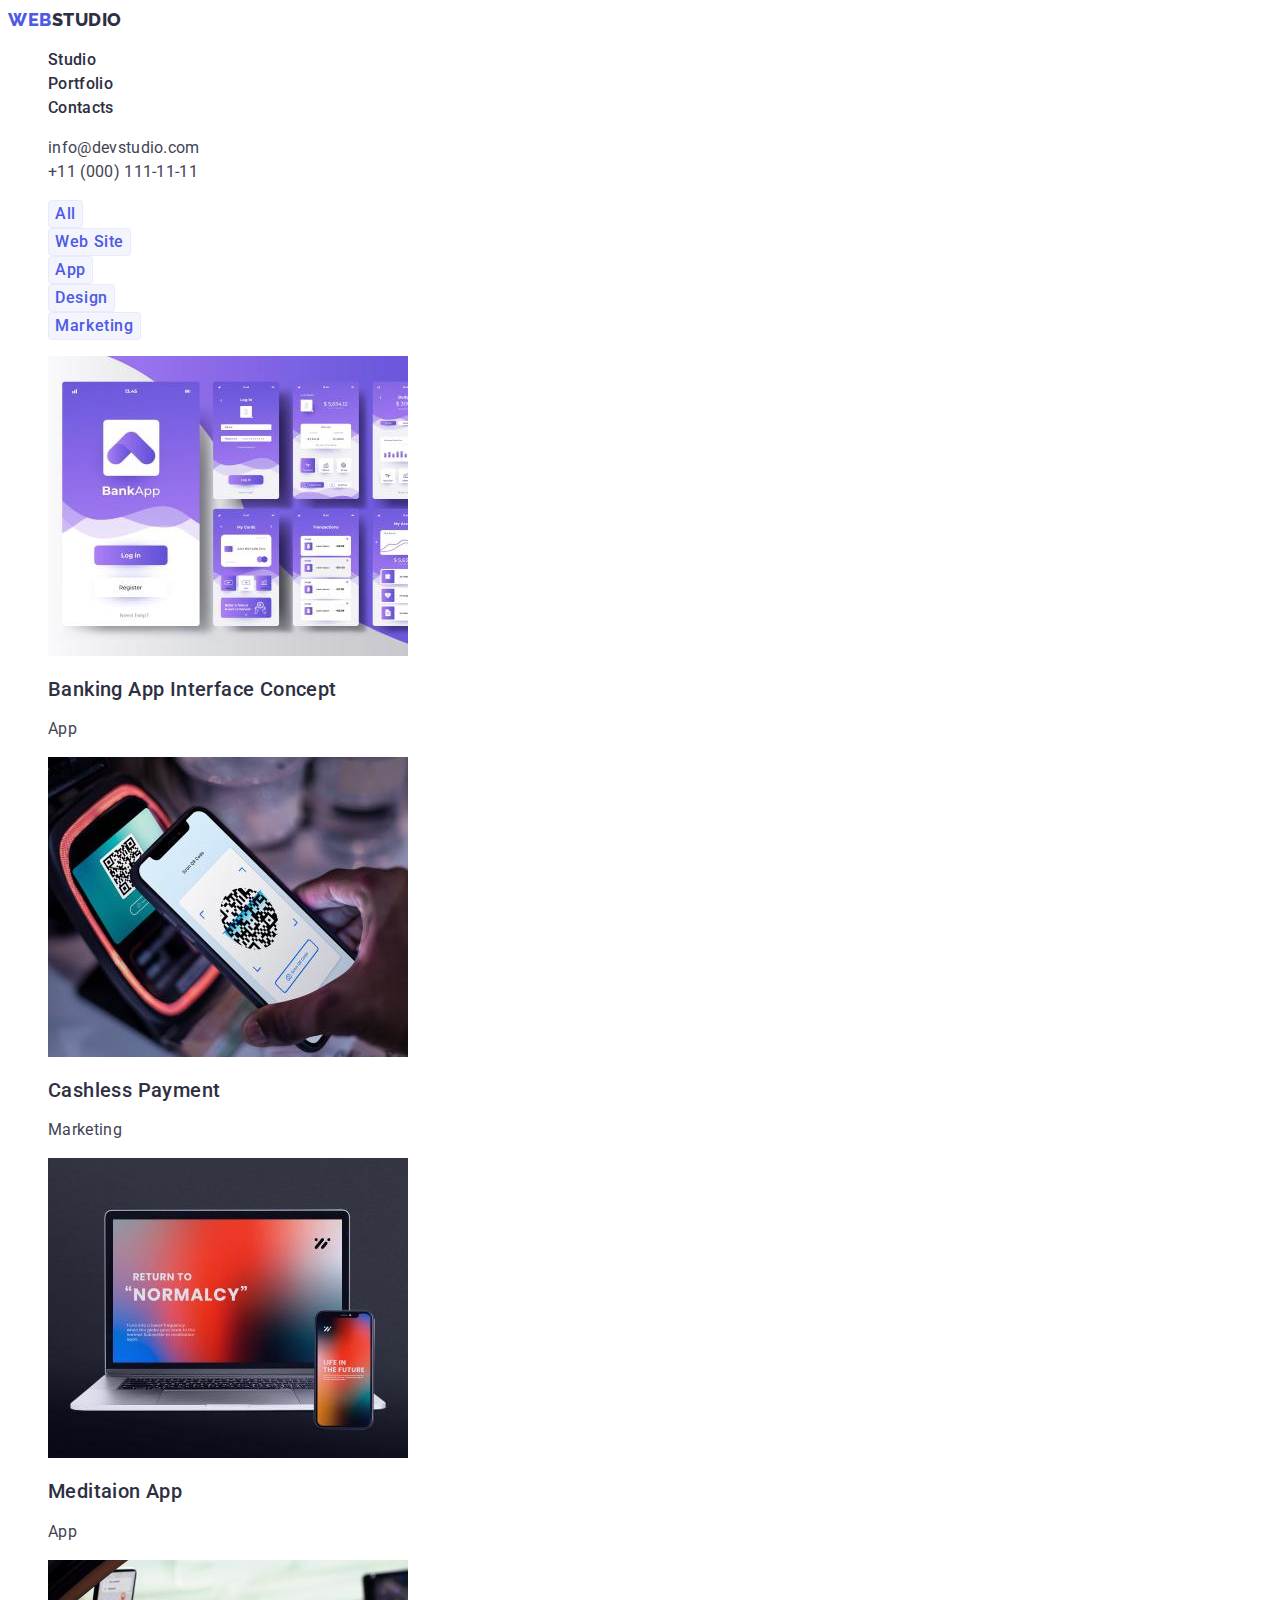
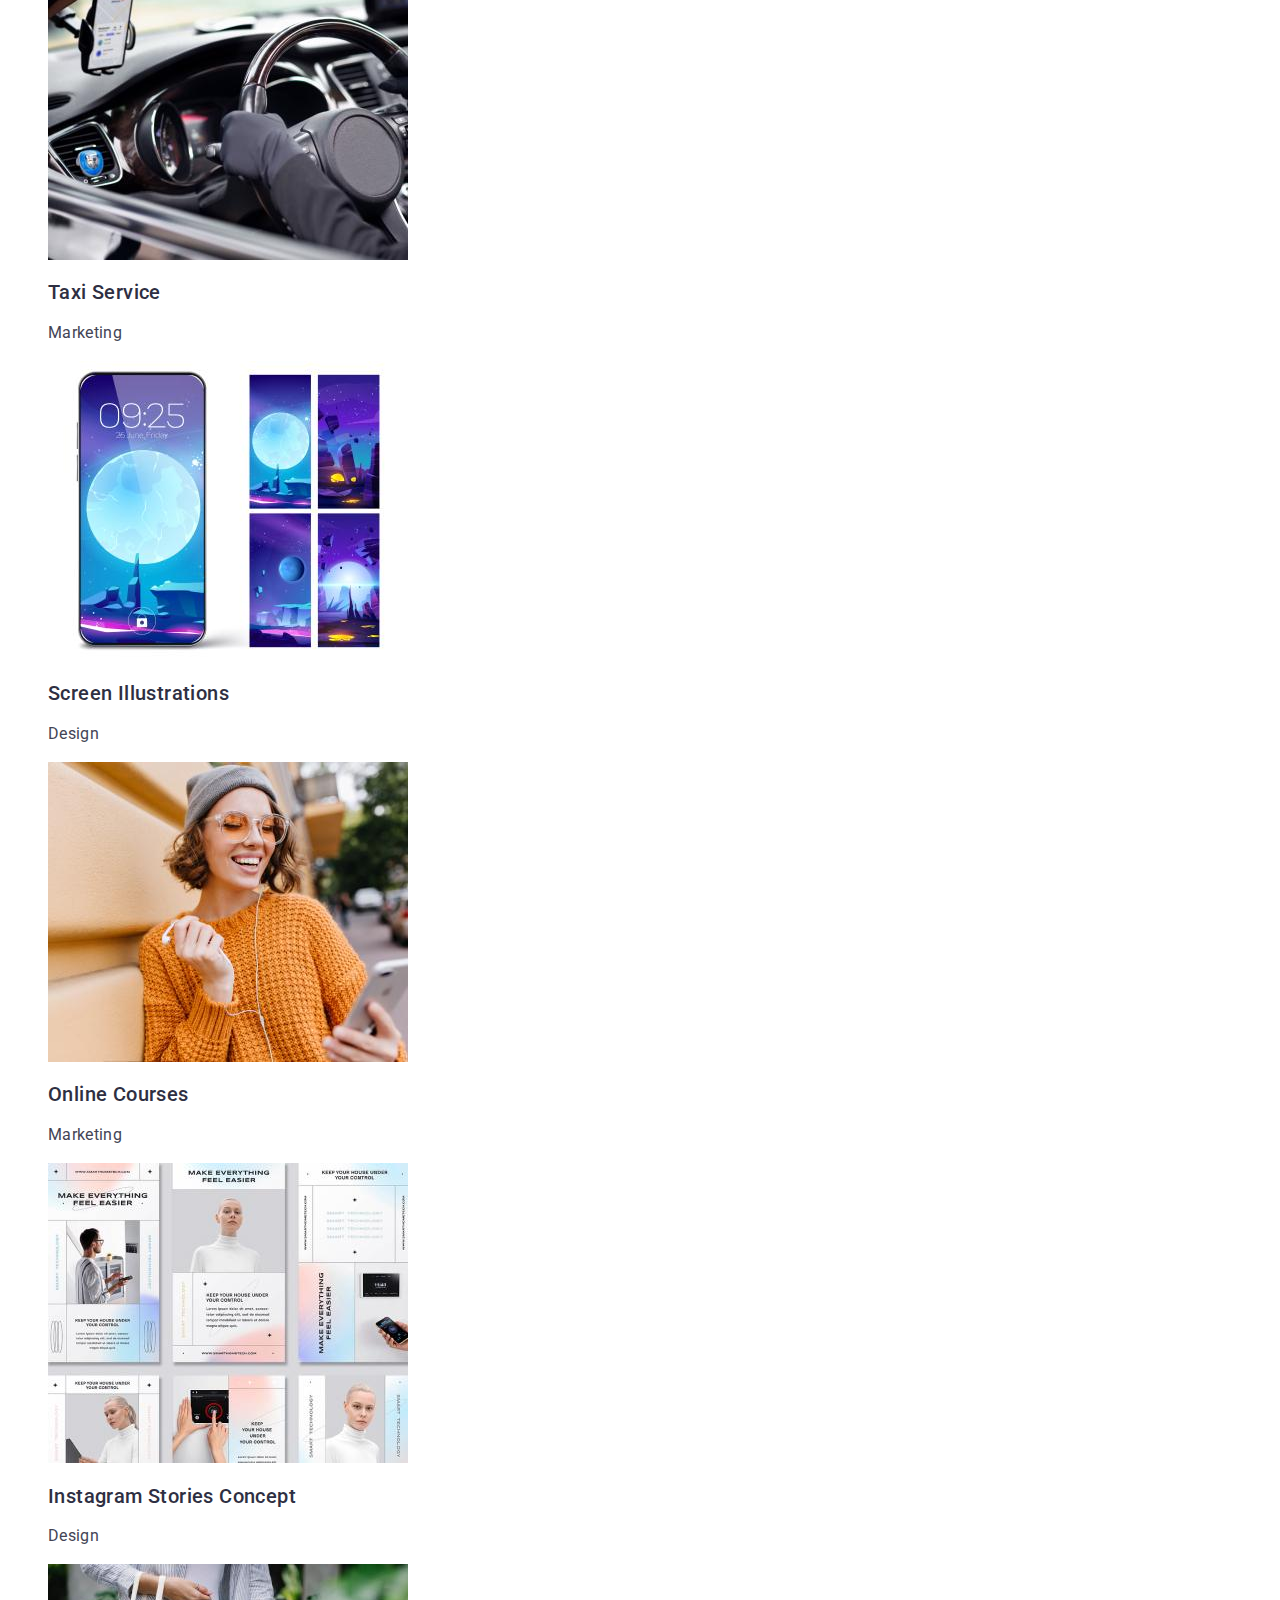
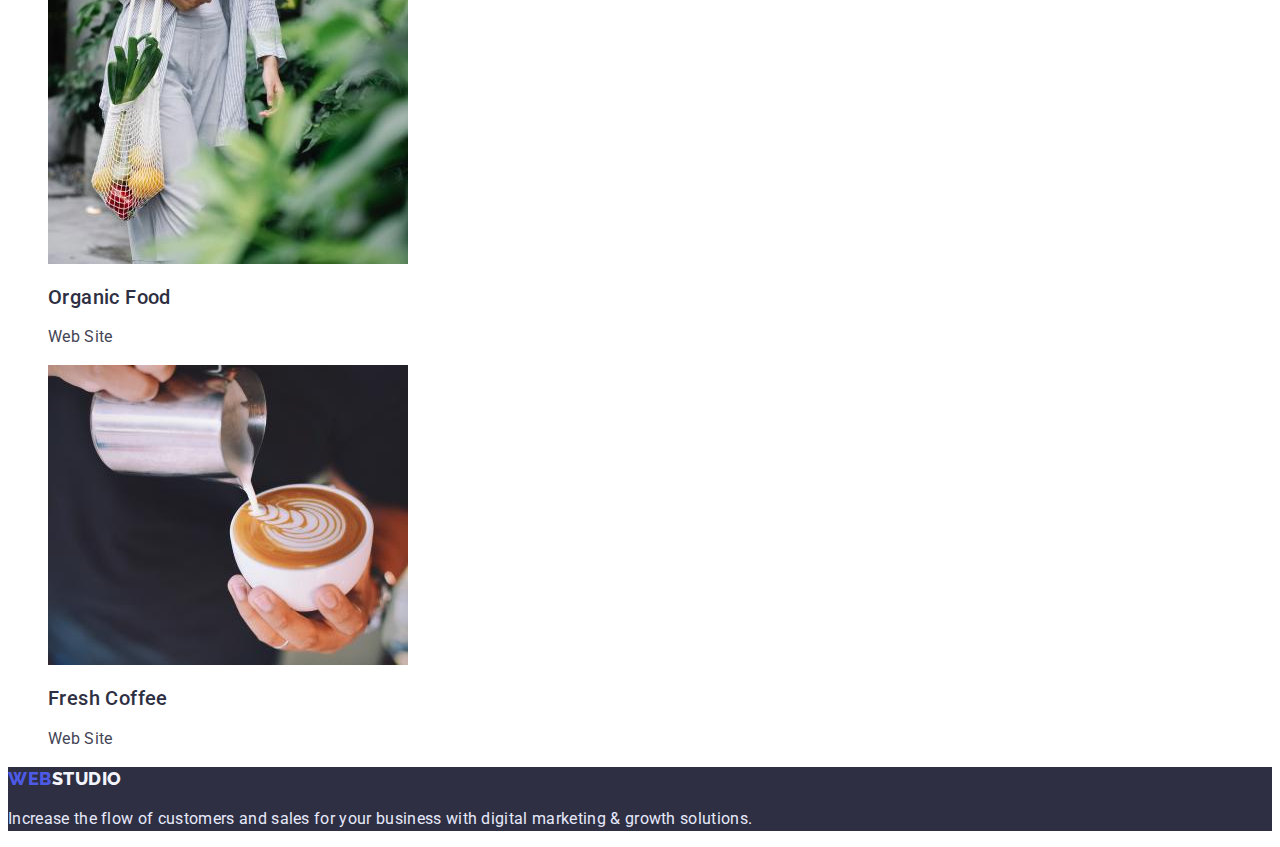
==== portfolio.html @ 9d936d07 "creat hw3" ====
<!DOCTYPE html>
<html lang="en">
  <head>
    <meta charset="UTF-8" />
    <meta http-equiv="X-UA-Compatible" content="IE=edge" />
    <meta name="viewport" content="width=device-width, initial-scale=1.0" />
    <title>Document</title>
    <link
      href="https://fonts.googleapis.com/css2?family=Raleway:wght@800&family=Roboto:wght@400;500;700;900&display=swap"
      rel="stylesheet"
    />
    <link rel="stylesheet" href="./css/style.css" />
  </head>
  <body>
    <header class="page-header">
      <nav>
        <a href="./index.html" class="logo-ws"
          >Web<span class="logo-ws-dark">Studio</span></a
        >
        <ul class="list-nav">
          <li><a class="nav-link link" href="./index.html">Studio</a></li>
          <li><a class="nav-link link" href="">Portfolio</a></li>
          <li><a class="nav-link link" href="">Contacts</a></li>
        </ul>
      </nav>
      <address class="page-address">
        <ul class="list-address">
          <li>
            <a href="mailto:info@devstudio.com" class="link-address link"
              >info@devstudio.com</a
            >
          </li>
          <li>
            <a href="tel:+11(000)1111111" class="link-address link"
              >+11 (000) 111-11-11</a
            >
          </li>
        </ul>
      </address>
    </header>
    <main>
      <section>
        <h1 class="visually-hidden">Portfolio</h1>
        <ul>
          <li><button class="filter-btn" type="button">All</button></li>
          <li><button class="filter-btn" type="button">Web Site</button></li>
          <li><button class="filter-btn" type="button">App</button></li>
          <li><button class="filter-btn" type="button">Design</button></li>
          <li><button class="filter-btn" type="button">Marketing</button></li>
        </ul>
        <ul class="list-filters">
          <li class="portfolio">
            <a href="" class="link-filter">
              <img
                src="./images/portfolio/bankingapp.jpg"
                width="360"
                height="300"
                alt="bankapp"
              />
              <h2 class="title-link-filter">Banking App Interface Concept</h2>
              <p class="text-link-filter">App</p>
            </a>
          </li>
          <li class="portfolio">
            <a href="" class="link-filter">
              <img
                src="./images/portfolio/payment.jpg"
                width="360"
                height="300"
                alt="cashpay"
              />
              <h2 class="title-link-filter">Cashless Payment</h2>
              <p class="text-link-filter">Marketing</p>
            </a>
          </li>
          <li class="portfolio">
            <a href="" class="link-filter">
              <img
                src="./images/portfolio/meditationapp.jpg"
                width="360"
                height="300"
                alt="meditationapp"
              />
              <h2 class="title-link-filter">Meditaion App</h2>
              <p class="text-link-filter">App</p>
            </a>
          </li>
          <li class="portfolio">
            <a href="" class="link-filter">
              <img
                src="./images/portfolio/taxiservice.jpg"
                width="360"
                height="300"
                alt="taxi"
              />
              <h2 class="title-link-filter">Taxi Service</h2>
              <p class="text-link-filter">Marketing</p>
            </a>
          </li>
          <li class="portfolio">
            <a href="" class="link-filter">
              <img
                src="./images/portfolio/screenillustr.jpg"
                width="360"
                height="300"
                alt="screen"
              />
              <h2 class="title-link-filter">Screen Illustrations</h2>
              <p class="text-link-filter">Design</p>
            </a>
          </li>
          <li class="portfolio">
            <a href="" class="link-filter">
              <img
                src="./images/portfolio/onlinecourses.jpg"
                width="360"
                height="300"
                alt="onlinecourses"
              />
              <h2 class="title-link-filter">Online Courses</h2>
              <p class="text-link-filter">Marketing</p>
            </a>
          </li>
          <li class="portfolio">
            <a href="" class="link-filter">
              <img
                src="./images/portfolio/instastories.jpg"
                width="360"
                height="300"
                alt="insta"
              />
              <h2 class="title-link-filter">Instagram Stories Concept</h2>
              <p class="text-link-filter">Design</p>
            </a>
          </li>
          <li class="portfolio">
            <a href="" class="link-filter">
              <img
                src="./images/portfolio/organicfood.jpg"
                width="360"
                height="300"
                alt="organicfood"
              />
              <h2 class="title-link-filter">Organic Food</h2>
              <p class="text-link-filter">Web Site</p>
            </a>
          </li>
          <li class="portfolio">
            <a href="" class="link-filter">
              <img
                src="./images/portfolio/freshcoffee.jpg"
                width="360"
                height="300"
                alt="freshcoffee"
              />
              <h2 class="title-link-filter">Fresh Coffee</h2>
              <p class="text-link-filter">Web Site</p>
            </a>
          </li>
        </ul>
      </section>
    </main>
    <footer class="page-footer">
      <a href="./index.html" class="logo-ws"
        >Web<span class="logo-ws-light">Studio</span></a
      >
      <p class="ft-p">
        Increase the flow of customers and sales for your business with digital
        marketing & growth solutions.
      </p>
    </footer>
  </body>
</html>
---- css/style.css ----
html {
  box-sizing: border-box;
}
*,
*::before,
*::after {
  box-sizing: inherit;
}

:root {
  --color-primary: #4d5ae5;
  --color-secondary: #404bbf;
  --dark: #2e2f42;
  --color-text: #434455;
  --color-subtitle-text: #8e8f99;
  --accent: #e7e9fc;
  --light: #f4f4fd;
  --white: #ffffff;
}

body {
  background-color: var(--white);
  font-family: Roboto, sans-serif;
  font-size: 16px;
  color: var(--dark);
}

.visually-hidden {
  position: absolute;
  white-space: nowrap;
  width: 1px;
  height: 1px;
  overflow: hidden;
  border: 0;
  padding: 0;
  clip: rect(0 0 0 0);
  clip-path: inset(50%);
  margin: -1px;
}

/* header */

ul {
  list-style-type: none;
  text-decoration: none;
}

.logo-ws {
  color: var(--color-primary);
  font-family: "Raleway", sans-serif;
  font-style: normal;
  font-weight: 800;
  font-size: 18px;
  line-height: 1.33;
  text-decoration: none;
  letter-spacing: 0.03em;
  text-transform: uppercase;
}

.logo-ws-dark {
  color: var(--dark);
}

.logo-ws-light {
  color: var(--light);
}

.nav-link {
  text-decoration: none;
  color: var(--dark);
  font-size: 16px;
  font-weight: 500;
  line-height: 1.5;
  letter-spacing: 0.02em;
}

.link-address {
  color: var(--color-text);
  font-style: normal;
  line-height: 1.5;
  text-decoration: none;
  letter-spacing: 0.02em;
}

.link:hover,
.link:focus {
  text-decoration: none;
  color: var(--color-secondary);
}

/* footer */

.page-footer {
  background-color: var(--dark);
}

.ft-p {
  color: var(--accent);
  line-height: 1.5;
  letter-spacing: 0.02em;
}

/* Hero section */

.hero {
  background-color: var(--dark);
}

.hero-title {
  color: var(--white);
  font-size: 56px;
  font-weight: 700;
  line-height: 1.07;
  letter-spacing: 0.02em;
}

.btn-hero {
  font-family: inherit;
  color: var(--white);
  font-weight: 500;
  font-size: 16px;
  line-height: 1.5;
  letter-spacing: 0.04em;
  background: var(--color-primary);
  box-shadow: 0px 4px 4px rgba(0, 0, 0, 0.15);
  border-radius: 4px;
  cursor: pointer;
}

.btn-hero:hover,
.btn-hero:focus {
  background: var(--color-secondary);
}

/* section-second */

.title-second-section {
  font-weight: 500;
  font-size: 20px;
  line-height: 1.2;
  letter-spacing: 0.02em;
}

.text-second-section {
  color: var(--color-text);
  line-height: 1.5;
  letter-spacing: 0.02em;
}

/* section-third */

.title-third-section {
  font-weight: 700;
  font-size: 36px;
  line-height: 1.11;
  text-transform: capitalize;
  letter-spacing: 0.02em;
}

.img-third-section {
  border: 1px solid var(--accent);
}

/* fourth-section */

.fourth-section {
  background-color: var(--light);
}

.title-fourth-section {
  font-weight: 700;
  font-size: 36px;
  line-height: 1.11;
  letter-spacing: 0.02em;
  text-transform: capitalize;
}

.card {
  background: var(--white);
  box-shadow: 0px 1px 6px rgba(46, 47, 66, 0.08),
    0px 1px 1px rgba(46, 47, 66, 0.16), 0px 2px 1px rgba(46, 47, 66, 0.08);
  border-radius: 0px 0px 4px 4px;
}

.title-card {
  font-size: 20px;
  font-weight: 500;
  line-height: 1.2;
  letter-spacing: 0.02em;
}

.text-fourth-section {
  color: var(--color-text);
  line-height: 1.5;
  letter-spacing: 0.02em;
}

/* portfolio */

.filter-btn {
  font-family: inherit;
  font-size: 16px;
  font-weight: 500;
  line-height: 1.5;
  letter-spacing: 0.04em;
  color: var(--color-primary);
  background: var(--light);
  border: 1px solid var(--accent);
  border-radius: 4px;
  cursor: pointer;
}

.filter-btn:hover,
.filter-btn:focus {
  color: var(--white);
  background-color: var(--color-secondary);
  box-shadow: 0px 3px 1px rgba(0, 0, 0, 0.1), 0px 2px 1px rgba(0, 0, 0, 0.08),
    0px 2px 2px rgba(0, 0, 0, 0.12);
}

.link-filter {
  text-decoration: none;
}

.title-link-filter {
  font-size: 20px;
  font-weight: 500;
  color: var(--dark);
  line-height: 1.2;
  letter-spacing: 0.02em;
}

.text-link-filter {
  color: var(--color-text);
  line-height: 1.5;
  letter-spacing: 0.02em;
}
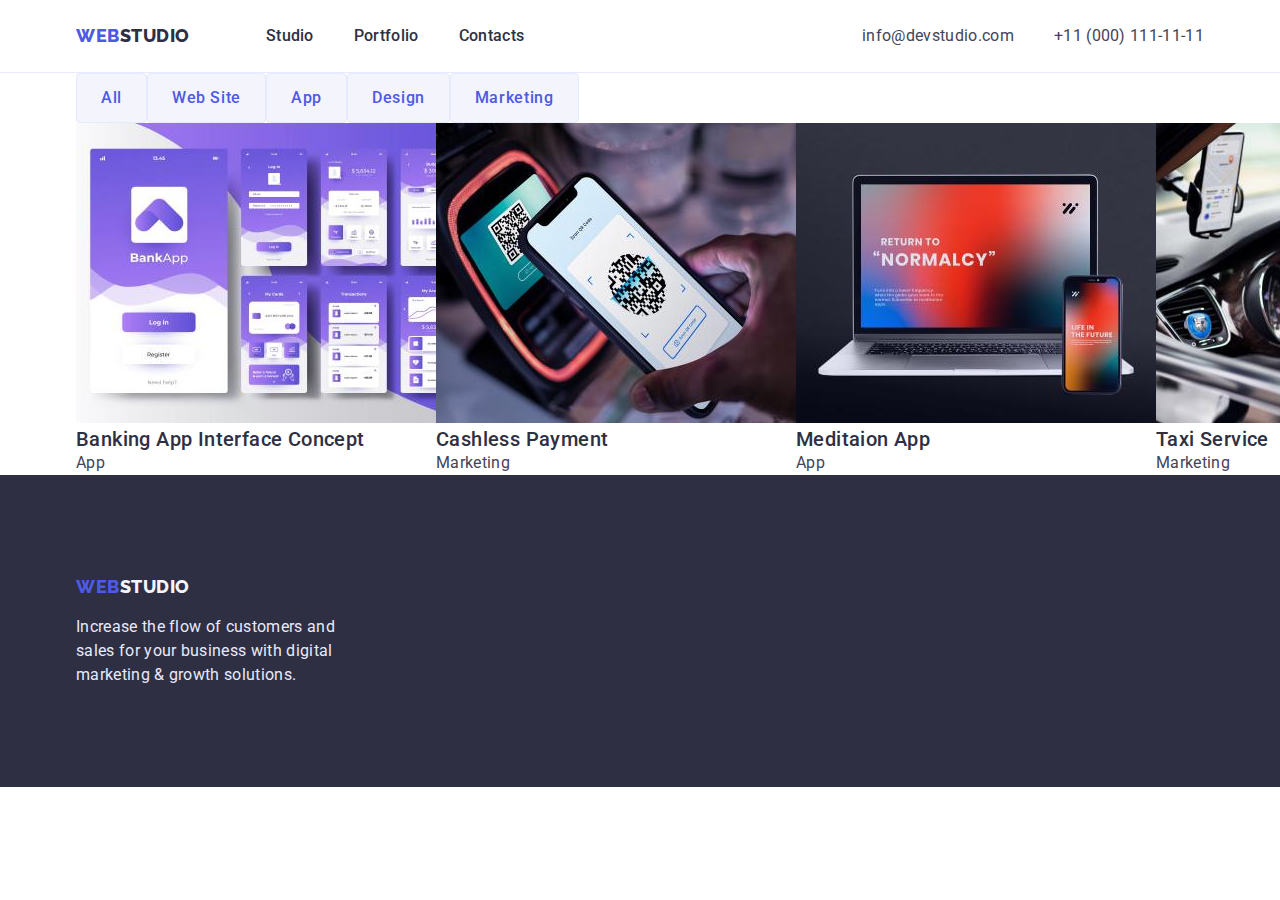
==== commit 692a6fb9: "add css to index" ====
--- a/portfolio.html
+++ b/portfolio.html
@@ -9,165 +9,186 @@
       href="https://fonts.googleapis.com/css2?family=Raleway:wght@800&family=Roboto:wght@400;500;700;900&display=swap"
       rel="stylesheet"
     />
+    <link
+      rel="stylesheet"
+      href="https://cdnjs.cloudflare.com/ajax/libs/modern-normalize/1.1.0/modern-normalize.min.css"
+      integrity="sha512-wpPYUAdjBVSE4KJnH1VR1HeZfpl1ub8YT/NKx4PuQ5NmX2tKuGu6U/JRp5y+Y8XG2tV+wKQpNHVUX03MfMFn9Q=="
+      crossorigin="anonymous"
+      referrerpolicy="no-referrer"
+    />
     <link rel="stylesheet" href="./css/style.css" />
   </head>
   <body>
     <header class="page-header">
-      <nav>
-        <a href="./index.html" class="logo-ws"
-          >Web<span class="logo-ws-dark">Studio</span></a
-        >
-        <ul class="list-nav">
-          <li><a class="nav-link link" href="./index.html">Studio</a></li>
-          <li><a class="nav-link link" href="">Portfolio</a></li>
-          <li><a class="nav-link link" href="">Contacts</a></li>
-        </ul>
-      </nav>
-      <address class="page-address">
-        <ul class="list-address">
-          <li>
-            <a href="mailto:info@devstudio.com" class="link-address link"
-              >info@devstudio.com</a
-            >
-          </li>
-          <li>
-            <a href="tel:+11(000)1111111" class="link-address link"
-              >+11 (000) 111-11-11</a
-            >
-          </li>
-        </ul>
-      </address>
+      <div class="container container-header">
+        <nav class="nav-header">
+          <a href="./index.html" class="logo-ws"
+            >Web<span class="logo-ws-dark">Studio</span></a
+          >
+          <ul class="list-nav list">
+            <li class="item">
+              <a class="nav-link link" href="./index.html">Studio</a>
+            </li>
+            <li class="item">
+              <a class="nav-link link" href="">Portfolio</a>
+            </li>
+            <li class="item">
+              <a class="nav-link link" href="">Contacts</a>
+            </li>
+          </ul>
+        </nav>
+        <address class="page-address">
+          <ul class="list-address list">
+            <li class="item">
+              <a href="mailto:info@devstudio.com" class="link-address link"
+                >info@devstudio.com</a
+              >
+            </li>
+            <li class="item">
+              <a href="tel:+11(000)1111111" class="link-address link"
+                >+11 (000) 111-11-11</a
+              >
+            </li>
+          </ul>
+        </address>
+      </div>
     </header>
     <main>
-      <section>
-        <h1 class="visually-hidden">Portfolio</h1>
-        <ul>
-          <li><button class="filter-btn" type="button">All</button></li>
-          <li><button class="filter-btn" type="button">Web Site</button></li>
-          <li><button class="filter-btn" type="button">App</button></li>
-          <li><button class="filter-btn" type="button">Design</button></li>
-          <li><button class="filter-btn" type="button">Marketing</button></li>
-        </ul>
-        <ul class="list-filters">
-          <li class="portfolio">
-            <a href="" class="link-filter">
-              <img
-                src="./images/portfolio/bankingapp.jpg"
-                width="360"
-                height="300"
-                alt="bankapp"
-              />
-              <h2 class="title-link-filter">Banking App Interface Concept</h2>
-              <p class="text-link-filter">App</p>
-            </a>
-          </li>
-          <li class="portfolio">
-            <a href="" class="link-filter">
-              <img
-                src="./images/portfolio/payment.jpg"
-                width="360"
-                height="300"
-                alt="cashpay"
-              />
-              <h2 class="title-link-filter">Cashless Payment</h2>
-              <p class="text-link-filter">Marketing</p>
-            </a>
-          </li>
-          <li class="portfolio">
-            <a href="" class="link-filter">
-              <img
-                src="./images/portfolio/meditationapp.jpg"
-                width="360"
-                height="300"
-                alt="meditationapp"
-              />
-              <h2 class="title-link-filter">Meditaion App</h2>
-              <p class="text-link-filter">App</p>
-            </a>
-          </li>
-          <li class="portfolio">
-            <a href="" class="link-filter">
-              <img
-                src="./images/portfolio/taxiservice.jpg"
-                width="360"
-                height="300"
-                alt="taxi"
-              />
-              <h2 class="title-link-filter">Taxi Service</h2>
-              <p class="text-link-filter">Marketing</p>
-            </a>
-          </li>
-          <li class="portfolio">
-            <a href="" class="link-filter">
-              <img
-                src="./images/portfolio/screenillustr.jpg"
-                width="360"
-                height="300"
-                alt="screen"
-              />
-              <h2 class="title-link-filter">Screen Illustrations</h2>
-              <p class="text-link-filter">Design</p>
-            </a>
-          </li>
-          <li class="portfolio">
-            <a href="" class="link-filter">
-              <img
-                src="./images/portfolio/onlinecourses.jpg"
-                width="360"
-                height="300"
-                alt="onlinecourses"
-              />
-              <h2 class="title-link-filter">Online Courses</h2>
-              <p class="text-link-filter">Marketing</p>
-            </a>
-          </li>
-          <li class="portfolio">
-            <a href="" class="link-filter">
-              <img
-                src="./images/portfolio/instastories.jpg"
-                width="360"
-                height="300"
-                alt="insta"
-              />
-              <h2 class="title-link-filter">Instagram Stories Concept</h2>
-              <p class="text-link-filter">Design</p>
-            </a>
-          </li>
-          <li class="portfolio">
-            <a href="" class="link-filter">
-              <img
-                src="./images/portfolio/organicfood.jpg"
-                width="360"
-                height="300"
-                alt="organicfood"
-              />
-              <h2 class="title-link-filter">Organic Food</h2>
-              <p class="text-link-filter">Web Site</p>
-            </a>
-          </li>
-          <li class="portfolio">
-            <a href="" class="link-filter">
-              <img
-                src="./images/portfolio/freshcoffee.jpg"
-                width="360"
-                height="300"
-                alt="freshcoffee"
-              />
-              <h2 class="title-link-filter">Fresh Coffee</h2>
-              <p class="text-link-filter">Web Site</p>
-            </a>
-          </li>
-        </ul>
+      <section class="section">
+        <div class="container">
+          <h1 class="visually-hidden">Portfolio</h1>
+          <ul class="list">
+            <li><button class="filter-btn" type="button">All</button></li>
+            <li><button class="filter-btn" type="button">Web Site</button></li>
+            <li><button class="filter-btn" type="button">App</button></li>
+            <li><button class="filter-btn" type="button">Design</button></li>
+            <li><button class="filter-btn" type="button">Marketing</button></li>
+          </ul>
+          <ul class="list-filters list">
+            <li class="portfolio">
+              <a href="" class="link-filter">
+                <img
+                  src="./images/portfolio/bankingapp.jpg"
+                  width="360"
+                  height="300"
+                  alt="bankapp"
+                />
+                <h2 class="title-link-filter">Banking App Interface Concept</h2>
+                <p class="text-link-filter">App</p>
+              </a>
+            </li>
+            <li class="portfolio">
+              <a href="" class="link-filter">
+                <img
+                  src="./images/portfolio/payment.jpg"
+                  width="360"
+                  height="300"
+                  alt="cashpay"
+                />
+                <h2 class="title-link-filter">Cashless Payment</h2>
+                <p class="text-link-filter">Marketing</p>
+              </a>
+            </li>
+            <li class="portfolio">
+              <a href="" class="link-filter">
+                <img
+                  src="./images/portfolio/meditationapp.jpg"
+                  width="360"
+                  height="300"
+                  alt="meditationapp"
+                />
+                <h2 class="title-link-filter">Meditaion App</h2>
+                <p class="text-link-filter">App</p>
+              </a>
+            </li>
+            <li class="portfolio">
+              <a href="" class="link-filter">
+                <img
+                  src="./images/portfolio/taxiservice.jpg"
+                  width="360"
+                  height="300"
+                  alt="taxi"
+                />
+                <h2 class="title-link-filter">Taxi Service</h2>
+                <p class="text-link-filter">Marketing</p>
+              </a>
+            </li>
+            <li class="portfolio">
+              <a href="" class="link-filter">
+                <img
+                  src="./images/portfolio/screenillustr.jpg"
+                  width="360"
+                  height="300"
+                  alt="screen"
+                />
+                <h2 class="title-link-filter">Screen Illustrations</h2>
+                <p class="text-link-filter">Design</p>
+              </a>
+            </li>
+            <li class="portfolio">
+              <a href="" class="link-filter">
+                <img
+                  src="./images/portfolio/onlinecourses.jpg"
+                  width="360"
+                  height="300"
+                  alt="onlinecourses"
+                />
+                <h2 class="title-link-filter">Online Courses</h2>
+                <p class="text-link-filter">Marketing</p>
+              </a>
+            </li>
+            <li class="portfolio">
+              <a href="" class="link-filter">
+                <img
+                  src="./images/portfolio/instastories.jpg"
+                  width="360"
+                  height="300"
+                  alt="insta"
+                />
+                <h2 class="title-link-filter">Instagram Stories Concept</h2>
+                <p class="text-link-filter">Design</p>
+              </a>
+            </li>
+            <li class="portfolio">
+              <a href="" class="link-filter">
+                <img
+                  src="./images/portfolio/organicfood.jpg"
+                  width="360"
+                  height="300"
+                  alt="organicfood"
+                />
+                <h2 class="title-link-filter">Organic Food</h2>
+                <p class="text-link-filter">Web Site</p>
+              </a>
+            </li>
+            <li class="portfolio">
+              <a href="" class="link-filter">
+                <img
+                  src="./images/portfolio/freshcoffee.jpg"
+                  width="360"
+                  height="300"
+                  alt="freshcoffee"
+                />
+                <h2 class="title-link-filter">Fresh Coffee</h2>
+                <p class="text-link-filter">Web Site</p>
+              </a>
+            </li>
+          </ul>
+        </div>
       </section>
     </main>
     <footer class="page-footer">
-      <a href="./index.html" class="logo-ws"
-        >Web<span class="logo-ws-light">Studio</span></a
-      >
-      <p class="ft-p">
-        Increase the flow of customers and sales for your business with digital
-        marketing & growth solutions.
-      </p>
+      <div class="container">
+        <div class="footer-summary">
+          <a href="./index.html" class="logo-ws footer-logo"
+            >Web<span class="logo-ws-light">Studio</span></a
+          >
+          <p class="ft-p">
+            Increase the flow of customers and sales for your business with
+            digital marketing & growth solutions.
+          </p>
+        </div>
+      </div>
     </footer>
   </body>
 </html>
--- a/css/style.css
+++ b/css/style.css
@@ -16,6 +16,7 @@
   --accent: #e7e9fc;
   --light: #f4f4fd;
   --white: #ffffff;
+  --outline: 1px solid tomato;
 }
 
 body {
@@ -23,6 +24,7 @@
   font-family: Roboto, sans-serif;
   font-size: 16px;
   color: var(--dark);
+  margin: 0;
 }
 
 .visually-hidden {
@@ -38,14 +40,45 @@
   margin: -1px;
 }
 
-/* header */
+.container {
+  width: 1158px;
+  margin: 0 auto;
+  padding: 0 15px;
+}
+p,
+h1,
+h2,
+h3,
+h4,
+h5,
+h6 {
+  margin-top: 0;
+  margin-bottom: 0;
+}
 
 ul {
   list-style-type: none;
   text-decoration: none;
 }
 
+/* header */
+
+.page-header {
+  max-width: 1440px;
+  margin: 0 auto;
+  border-bottom: 1px solid var(--accent);
+}
+
+.container-header {
+  display: flex;
+}
+
+.nav-header {
+  display: flex;
+}
+
 .logo-ws {
+  padding-top: 24px;
   color: var(--color-primary);
   font-family: "Raleway", sans-serif;
   font-style: normal;
@@ -66,6 +99,9 @@
 }
 
 .nav-link {
+  display: block;
+  padding-top: 24px;
+  padding-bottom: 24px;
   text-decoration: none;
   color: var(--dark);
   font-size: 16px;
@@ -74,7 +110,19 @@
   letter-spacing: 0.02em;
 }
 
+.item {
+  margin-right: 40px;
+}
+
+.page-address {
+  display: flex;
+  margin-left: auto;
+}
+
 .link-address {
+  display: block;
+  padding-top: 24px;
+  padding-bottom: 24px;
   color: var(--color-text);
   font-style: normal;
   line-height: 1.5;
@@ -82,6 +130,21 @@
   letter-spacing: 0.02em;
 }
 
+.list-nav {
+  margin-left: 76px;
+}
+
+.list {
+  margin-top: 0;
+  margin-bottom: 0;
+  padding: 0;
+  display: flex;
+}
+
+.item:last-child {
+  margin-right: 0;
+}
+
 .link:hover,
 .link:focus {
   text-decoration: none;
@@ -91,7 +154,21 @@
 /* footer */
 
 .page-footer {
+  max-width: 1440px;
+  padding-top: 100px;
+  padding-bottom: 100px;
+  margin: 0 auto;
   background-color: var(--dark);
+}
+
+.footer-summary {
+  width: 264px;
+}
+
+.footer-logo {
+  padding: 0;
+  display: block;
+  margin-bottom: 16px;
 }
 
 .ft-p {
@@ -103,7 +180,15 @@
 /* Hero section */
 
 .hero {
+  max-width: 1440px;
+  margin: 0 auto;
   background-color: var(--dark);
+}
+
+.container-hero {
+  padding-top: 188px;
+  padding-bottom: 188px;
+  text-align: center;
 }
 
 .hero-title {
@@ -112,6 +197,8 @@
   font-weight: 700;
   line-height: 1.07;
   letter-spacing: 0.02em;
+  max-width: 496px;
+  margin: 0 auto 48px;
 }
 
 .btn-hero {
@@ -125,6 +212,9 @@
   box-shadow: 0px 4px 4px rgba(0, 0, 0, 0.15);
   border-radius: 4px;
   cursor: pointer;
+  padding: 16px 32px;
+  min-width: 169px;
+  border: 1px solid transparent;
 }
 
 .btn-hero:hover,
@@ -134,6 +224,24 @@
 
 /* section-second */
 
+.text-container {
+  padding-top: 120px;
+  padding-bottom: 120px;
+}
+
+.list-second-section {
+  display: flex;
+  flex-wrap: wrap;
+}
+
+.list-item {
+  width: calc((100% - 3 * 24px) / 4);
+}
+
+.list-item:not(:last-child) {
+  margin-right: 24px;
+}
+
 .title-second-section {
   font-weight: 500;
   font-size: 20px;
@@ -147,14 +255,28 @@
   letter-spacing: 0.02em;
 }
 
-/* section-third */
+/* third-section */
+
+.third-section {
+  padding-bottom: 120px;
+}
 
 .title-third-section {
+  margin-bottom: 72px;
   font-weight: 700;
   font-size: 36px;
   line-height: 1.11;
   text-transform: capitalize;
   letter-spacing: 0.02em;
+  text-align: center;
+}
+
+.list-third-section {
+  display: flex;
+}
+
+.item-third-sec:not(:last-child) {
+  margin-right: 24px;
 }
 
 .img-third-section {
@@ -165,24 +287,44 @@
 
 .fourth-section {
   background-color: var(--light);
+  max-width: 1440px;
+  margin: 0 auto;
+  padding-top: 120px;
+  padding-bottom: 120px;
 }
 
 .title-fourth-section {
+  margin-bottom: 72px;
   font-weight: 700;
   font-size: 36px;
   line-height: 1.11;
   letter-spacing: 0.02em;
   text-transform: capitalize;
+  text-align: center;
+}
+
+.list-fourth-section {
+  display: flex;
 }
 
 .card {
+  text-align: center;
   background: var(--white);
   box-shadow: 0px 1px 6px rgba(46, 47, 66, 0.08),
     0px 1px 1px rgba(46, 47, 66, 0.16), 0px 2px 1px rgba(46, 47, 66, 0.08);
   border-radius: 0px 0px 4px 4px;
 }
 
+.list-fourth-section .card:not(:last-child) {
+  margin-right: 24px;
+}
+
+.pic-card {
+  margin-bottom: 32px;
+}
+
 .title-card {
+  margin-bottom: 8px;
   font-size: 20px;
   font-weight: 500;
   line-height: 1.2;
@@ -190,6 +332,7 @@
 }
 
 .text-fourth-section {
+  margin-bottom: 32px;
   color: var(--color-text);
   line-height: 1.5;
   letter-spacing: 0.02em;
@@ -208,6 +351,8 @@
   border: 1px solid var(--accent);
   border-radius: 4px;
   cursor: pointer;
+  padding: 12px 24px;
+  text-align: center;
 }
 
 .filter-btn:hover,
@@ -216,6 +361,7 @@
   background-color: var(--color-secondary);
   box-shadow: 0px 3px 1px rgba(0, 0, 0, 0.1), 0px 2px 1px rgba(0, 0, 0, 0.08),
     0px 2px 2px rgba(0, 0, 0, 0.12);
+  border: 1px solid transparent;
 }
 
 .link-filter {
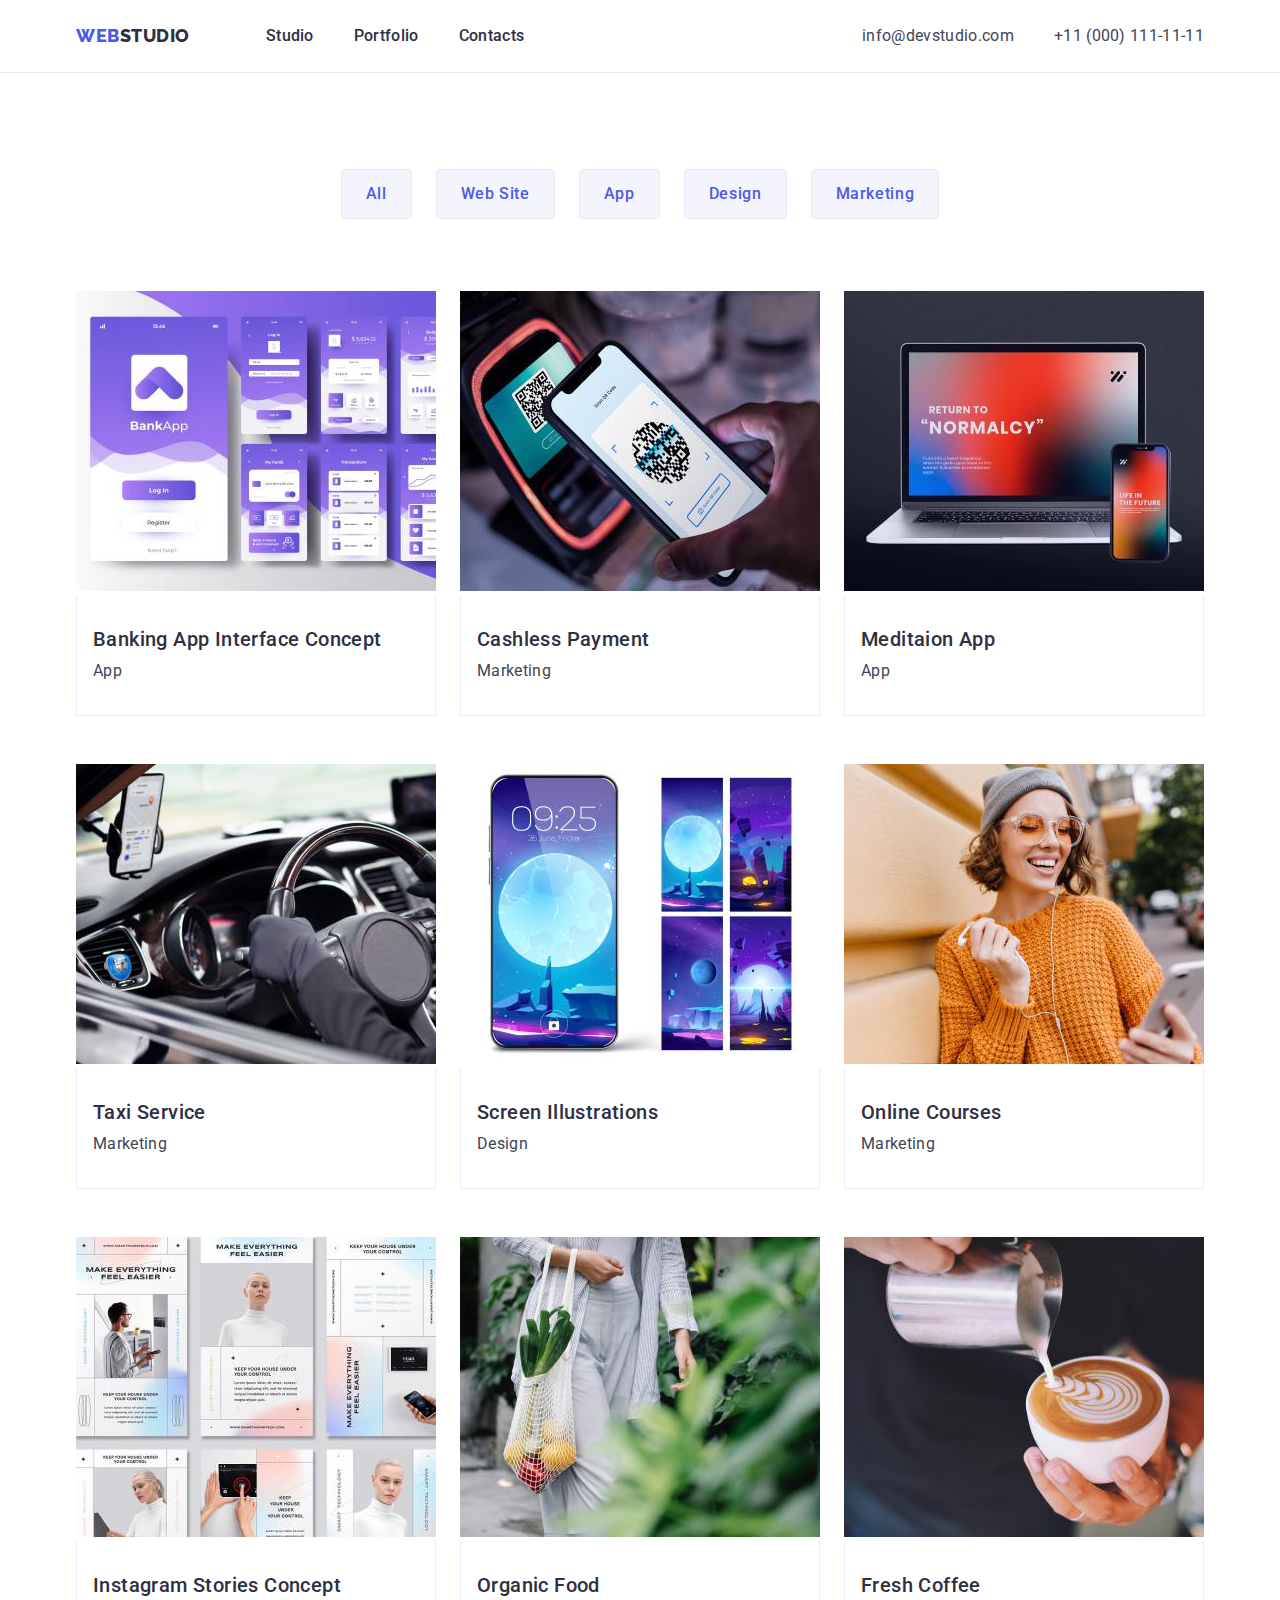
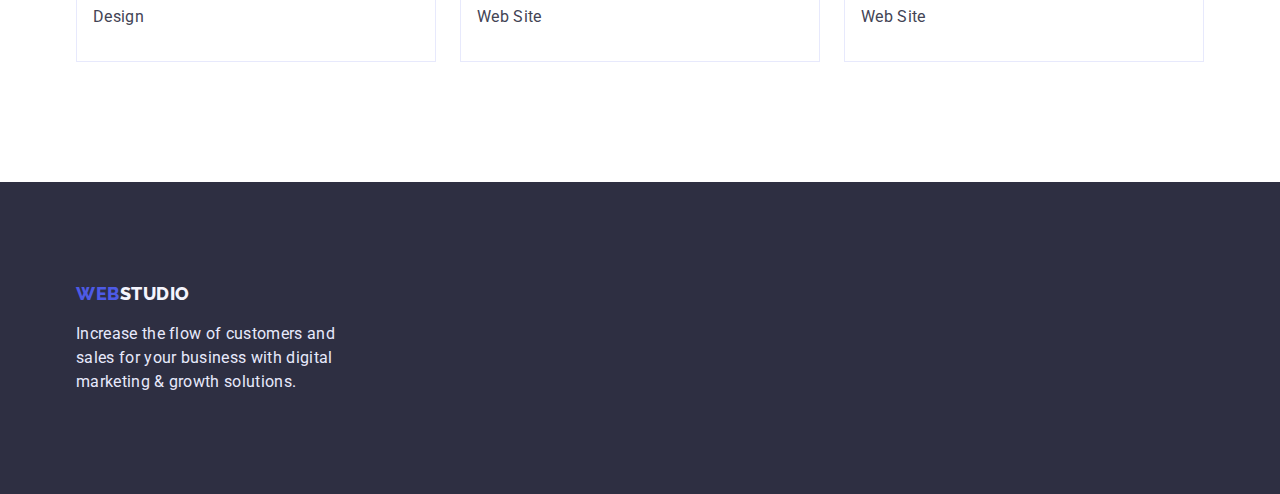
==== commit 14d7acf0: "add css to portfolio" ====
--- a/portfolio.html
+++ b/portfolio.html
@@ -54,18 +54,28 @@
       </div>
     </header>
     <main>
-      <section class="section">
+      <section class="section portfolio-section">
         <div class="container">
           <h1 class="visually-hidden">Portfolio</h1>
-          <ul class="list">
-            <li><button class="filter-btn" type="button">All</button></li>
-            <li><button class="filter-btn" type="button">Web Site</button></li>
-            <li><button class="filter-btn" type="button">App</button></li>
-            <li><button class="filter-btn" type="button">Design</button></li>
-            <li><button class="filter-btn" type="button">Marketing</button></li>
-          </ul>
-          <ul class="list-filters list">
-            <li class="portfolio">
+          <ul class="list filter-btns">
+            <li class="filter-item">
+              <button class="filter-btn" type="button">All</button>
+            </li>
+            <li class="filter-item">
+              <button class="filter-btn" type="button">Web Site</button>
+            </li>
+            <li class="filter-item">
+              <button class="filter-btn" type="button">App</button>
+            </li>
+            <li class="filter-item">
+              <button class="filter-btn" type="button">Design</button>
+            </li>
+            <li class="filter-item">
+              <button class="filter-btn" type="button">Marketing</button>
+            </li>
+          </ul>
+          <ul class="list-portfolio list">
+            <li class="card-portfolio">
               <a href="" class="link-filter">
                 <img
                   src="./images/portfolio/bankingapp.jpg"
@@ -73,11 +83,15 @@
                   height="300"
                   alt="bankapp"
                 />
-                <h2 class="title-link-filter">Banking App Interface Concept</h2>
-                <p class="text-link-filter">App</p>
-              </a>
-            </li>
-            <li class="portfolio">
+                <div class="card-content">
+                  <h2 class="title-link-filter">
+                    Banking App Interface Concept
+                  </h2>
+                  <p class="text-link-filter">App</p>
+                </div>
+              </a>
+            </li>
+            <li class="card-portfolio">
               <a href="" class="link-filter">
                 <img
                   src="./images/portfolio/payment.jpg"
@@ -85,11 +99,13 @@
                   height="300"
                   alt="cashpay"
                 />
-                <h2 class="title-link-filter">Cashless Payment</h2>
-                <p class="text-link-filter">Marketing</p>
-              </a>
-            </li>
-            <li class="portfolio">
+                <div class="card-content">
+                  <h2 class="title-link-filter">Cashless Payment</h2>
+                  <p class="text-link-filter">Marketing</p>
+                </div>
+              </a>
+            </li>
+            <li class="card-portfolio">
               <a href="" class="link-filter">
                 <img
                   src="./images/portfolio/meditationapp.jpg"
@@ -97,11 +113,13 @@
                   height="300"
                   alt="meditationapp"
                 />
-                <h2 class="title-link-filter">Meditaion App</h2>
-                <p class="text-link-filter">App</p>
-              </a>
-            </li>
-            <li class="portfolio">
+                <div class="card-content">
+                  <h2 class="title-link-filter">Meditaion App</h2>
+                  <p class="text-link-filter">App</p>
+                </div>
+              </a>
+            </li>
+            <li class="card-portfolio">
               <a href="" class="link-filter">
                 <img
                   src="./images/portfolio/taxiservice.jpg"
@@ -109,11 +127,13 @@
                   height="300"
                   alt="taxi"
                 />
-                <h2 class="title-link-filter">Taxi Service</h2>
-                <p class="text-link-filter">Marketing</p>
-              </a>
-            </li>
-            <li class="portfolio">
+                <div class="card-content">
+                  <h2 class="title-link-filter">Taxi Service</h2>
+                  <p class="text-link-filter">Marketing</p>
+                </div>
+              </a>
+            </li>
+            <li class="card-portfolio">
               <a href="" class="link-filter">
                 <img
                   src="./images/portfolio/screenillustr.jpg"
@@ -121,11 +141,13 @@
                   height="300"
                   alt="screen"
                 />
-                <h2 class="title-link-filter">Screen Illustrations</h2>
-                <p class="text-link-filter">Design</p>
-              </a>
-            </li>
-            <li class="portfolio">
+                <div class="card-content">
+                  <h2 class="title-link-filter">Screen Illustrations</h2>
+                  <p class="text-link-filter">Design</p>
+                </div>
+              </a>
+            </li>
+            <li class="card-portfolio">
               <a href="" class="link-filter">
                 <img
                   src="./images/portfolio/onlinecourses.jpg"
@@ -133,11 +155,13 @@
                   height="300"
                   alt="onlinecourses"
                 />
-                <h2 class="title-link-filter">Online Courses</h2>
-                <p class="text-link-filter">Marketing</p>
-              </a>
-            </li>
-            <li class="portfolio">
+                <div class="card-content">
+                  <h2 class="title-link-filter">Online Courses</h2>
+                  <p class="text-link-filter">Marketing</p>
+                </div>
+              </a>
+            </li>
+            <li class="card-portfolio">
               <a href="" class="link-filter">
                 <img
                   src="./images/portfolio/instastories.jpg"
@@ -145,11 +169,13 @@
                   height="300"
                   alt="insta"
                 />
-                <h2 class="title-link-filter">Instagram Stories Concept</h2>
-                <p class="text-link-filter">Design</p>
-              </a>
-            </li>
-            <li class="portfolio">
+                <div class="card-content">
+                  <h2 class="title-link-filter">Instagram Stories Concept</h2>
+                  <p class="text-link-filter">Design</p>
+                </div>
+              </a>
+            </li>
+            <li class="card-portfolio">
               <a href="" class="link-filter">
                 <img
                   src="./images/portfolio/organicfood.jpg"
@@ -157,11 +183,13 @@
                   height="300"
                   alt="organicfood"
                 />
-                <h2 class="title-link-filter">Organic Food</h2>
-                <p class="text-link-filter">Web Site</p>
-              </a>
-            </li>
-            <li class="portfolio">
+                <div class="card-content">
+                  <h2 class="title-link-filter">Organic Food</h2>
+                  <p class="text-link-filter">Web Site</p>
+                </div>
+              </a>
+            </li>
+            <li class="card-portfolio">
               <a href="" class="link-filter">
                 <img
                   src="./images/portfolio/freshcoffee.jpg"
@@ -169,8 +197,10 @@
                   height="300"
                   alt="freshcoffee"
                 />
-                <h2 class="title-link-filter">Fresh Coffee</h2>
-                <p class="text-link-filter">Web Site</p>
+                <div class="card-content">
+                  <h2 class="title-link-filter">Fresh Coffee</h2>
+                  <p class="text-link-filter">Web Site</p>
+                </div>
               </a>
             </li>
           </ul>
--- a/css/style.css
+++ b/css/style.css
@@ -340,6 +340,21 @@
 
 /* portfolio */
 
+.portfolio-section {
+  padding-top: 96px;
+  padding-bottom: 120px;
+}
+
+.filter-btns {
+  display: flex;
+  justify-content: center;
+  margin-bottom: 72px;
+}
+
+.filter-item:not(:last-child) {
+  margin-right: 24px;
+}
+
 .filter-btn {
   font-family: inherit;
   font-size: 16px;
@@ -364,6 +379,34 @@
   border: 1px solid transparent;
 }
 
+.list-portfolio {
+  display: flex;
+  justify-content: center;
+  flex-wrap: wrap;
+}
+
+.card-portfolio {
+  flex-basis: calc((100% - 2 * 24px) / 3);
+  max-width: 360px;
+  margin-right: 24px;
+  margin-bottom: 48px;
+}
+
+.card-portfolio:nth-child(3n) {
+  margin-right: 0;
+}
+
+.card-portfolio:nth-last-child(-n + 3) {
+  margin-bottom: 0px;
+}
+
+.card-content {
+  padding: 32px 16px;
+  border-left: 1px solid var(--accent);
+  border-right: 1px solid var(--accent);
+  border-bottom: 1px solid var(--accent);
+}
+
 .link-filter {
   text-decoration: none;
 }
@@ -374,6 +417,7 @@
   color: var(--dark);
   line-height: 1.2;
   letter-spacing: 0.02em;
+  margin-bottom: 8px;
 }
 
 .text-link-filter {
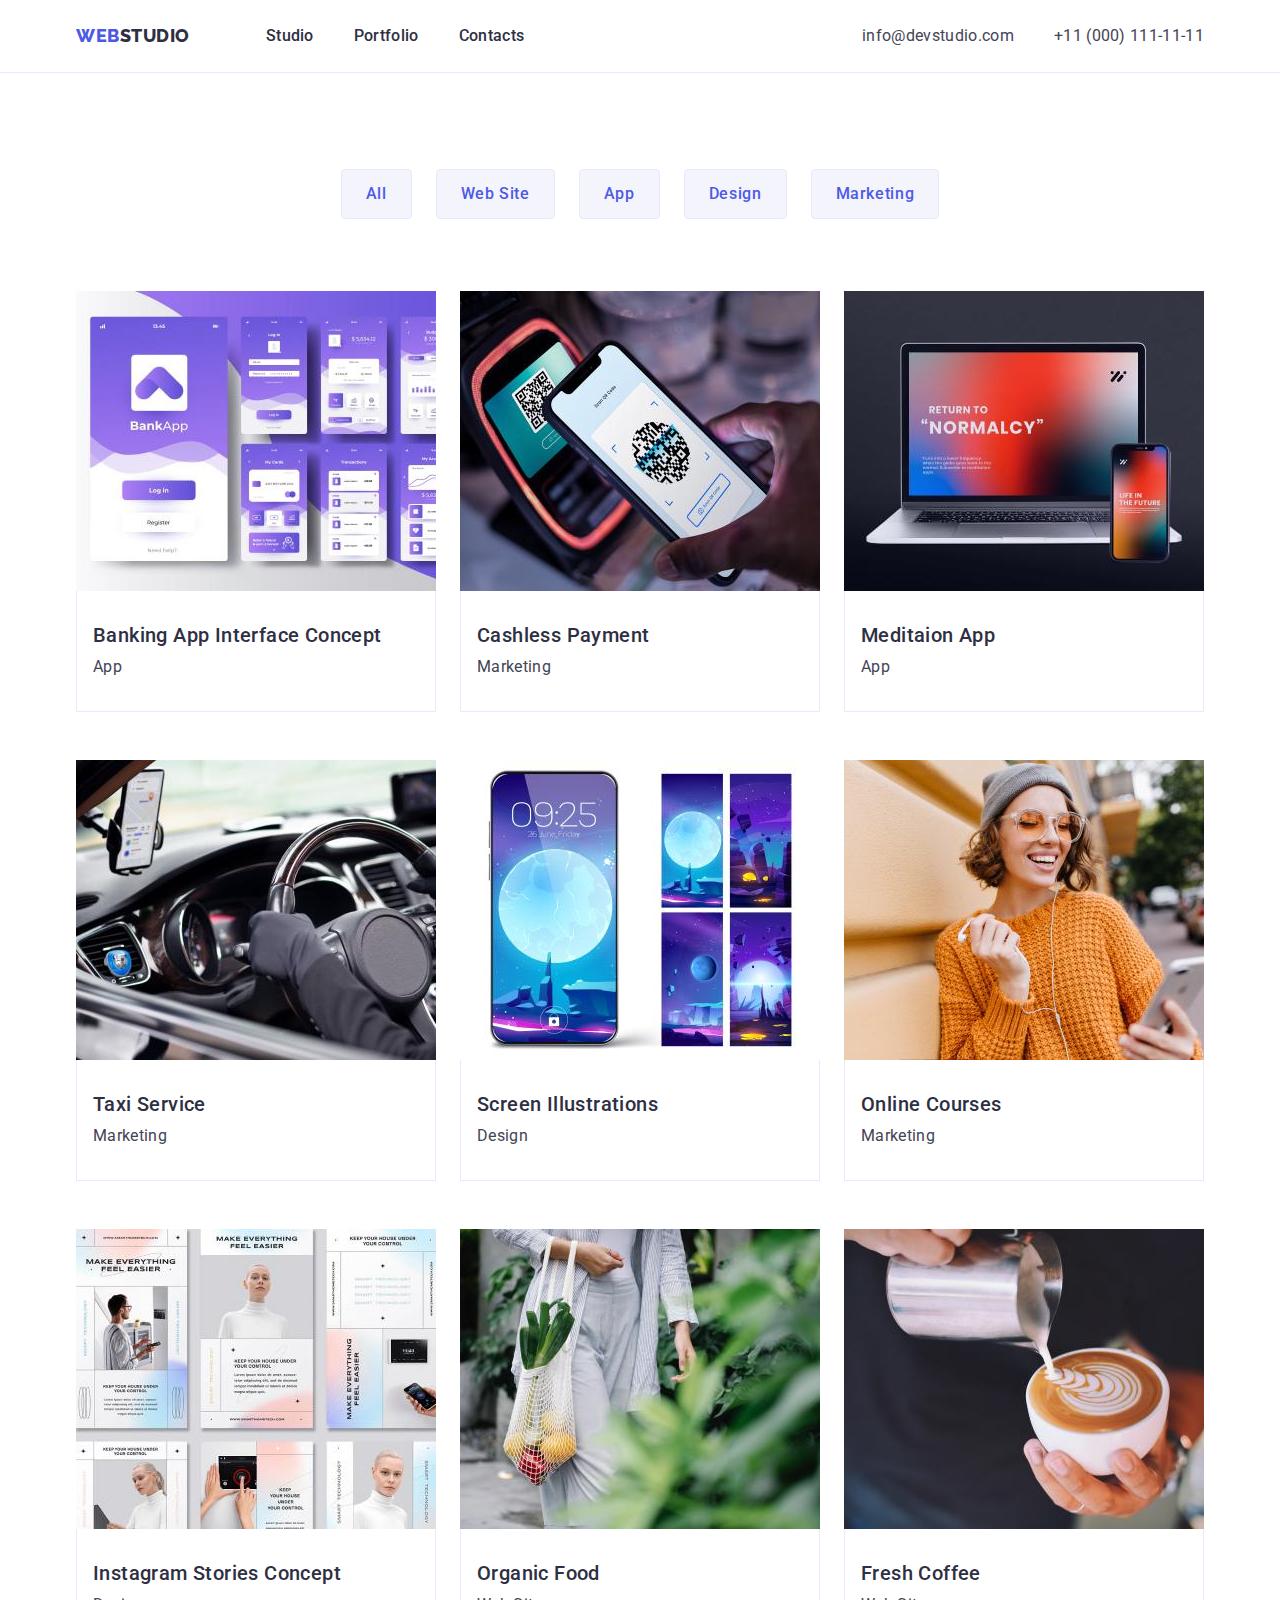
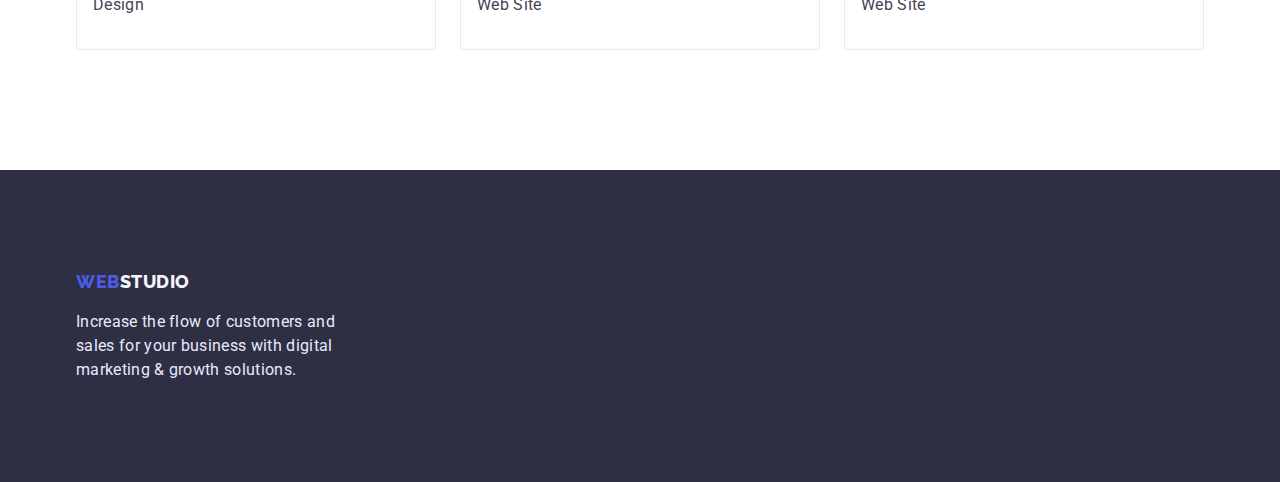
==== commit 6d4a9039: "fixed bugs" ====
--- a/portfolio.html
+++ b/portfolio.html
@@ -78,6 +78,7 @@
             <li class="card-portfolio">
               <a href="" class="link-filter">
                 <img
+                  class="img-portfolio"
                   src="./images/portfolio/bankingapp.jpg"
                   width="360"
                   height="300"
@@ -94,6 +95,7 @@
             <li class="card-portfolio">
               <a href="" class="link-filter">
                 <img
+                  class="img-portfolio"
                   src="./images/portfolio/payment.jpg"
                   width="360"
                   height="300"
@@ -108,6 +110,7 @@
             <li class="card-portfolio">
               <a href="" class="link-filter">
                 <img
+                  class="img-portfolio"
                   src="./images/portfolio/meditationapp.jpg"
                   width="360"
                   height="300"
@@ -122,6 +125,7 @@
             <li class="card-portfolio">
               <a href="" class="link-filter">
                 <img
+                  class="img-portfolio"
                   src="./images/portfolio/taxiservice.jpg"
                   width="360"
                   height="300"
@@ -136,6 +140,7 @@
             <li class="card-portfolio">
               <a href="" class="link-filter">
                 <img
+                  class="img-portfolio"
                   src="./images/portfolio/screenillustr.jpg"
                   width="360"
                   height="300"
@@ -150,6 +155,7 @@
             <li class="card-portfolio">
               <a href="" class="link-filter">
                 <img
+                  class="img-portfolio"
                   src="./images/portfolio/onlinecourses.jpg"
                   width="360"
                   height="300"
@@ -164,6 +170,7 @@
             <li class="card-portfolio">
               <a href="" class="link-filter">
                 <img
+                  class="img-portfolio"
                   src="./images/portfolio/instastories.jpg"
                   width="360"
                   height="300"
@@ -178,6 +185,7 @@
             <li class="card-portfolio">
               <a href="" class="link-filter">
                 <img
+                  class="img-portfolio"
                   src="./images/portfolio/organicfood.jpg"
                   width="360"
                   height="300"
@@ -192,6 +200,7 @@
             <li class="card-portfolio">
               <a href="" class="link-filter">
                 <img
+                  class="img-portfolio"
                   src="./images/portfolio/freshcoffee.jpg"
                   width="360"
                   height="300"
--- a/css/style.css
+++ b/css/style.css
@@ -57,15 +57,15 @@
 }
 
 ul {
+  margin-top: 0;
+  margin-bottom: 0;
+  padding: 0;
   list-style-type: none;
-  text-decoration: none;
 }
 
 /* header */
 
 .page-header {
-  max-width: 1440px;
-  margin: 0 auto;
   border-bottom: 1px solid var(--accent);
 }
 
@@ -75,10 +75,10 @@
 
 .nav-header {
   display: flex;
+  align-items: center;
 }
 
 .logo-ws {
-  padding-top: 24px;
   color: var(--color-primary);
   font-family: "Raleway", sans-serif;
   font-style: normal;
@@ -119,6 +119,10 @@
   margin-left: auto;
 }
 
+.list-address {
+  display: flex;
+}
+
 .link-address {
   display: block;
   padding-top: 24px;
@@ -132,12 +136,6 @@
 
 .list-nav {
   margin-left: 76px;
-}
-
-.list {
-  margin-top: 0;
-  margin-bottom: 0;
-  padding: 0;
   display: flex;
 }
 
@@ -154,10 +152,8 @@
 /* footer */
 
 .page-footer {
-  max-width: 1440px;
   padding-top: 100px;
   padding-bottom: 100px;
-  margin: 0 auto;
   background-color: var(--dark);
 }
 
@@ -224,7 +220,7 @@
 
 /* section-second */
 
-.text-container {
+.section-second {
   padding-top: 120px;
   padding-bottom: 120px;
 }
@@ -280,15 +276,15 @@
 }
 
 .img-third-section {
-  border: 1px solid var(--accent);
+  display: block;
+  max-width: 100%;
+  height: auto;
 }
 
 /* fourth-section */
 
 .fourth-section {
   background-color: var(--light);
-  max-width: 1440px;
-  margin: 0 auto;
   padding-top: 120px;
   padding-bottom: 120px;
 }
@@ -308,6 +304,7 @@
 }
 
 .card {
+  padding-bottom: 32px;
   text-align: center;
   background: var(--white);
   box-shadow: 0px 1px 6px rgba(46, 47, 66, 0.08),
@@ -332,7 +329,6 @@
 }
 
 .text-fourth-section {
-  margin-bottom: 32px;
   color: var(--color-text);
   line-height: 1.5;
   letter-spacing: 0.02em;
@@ -376,7 +372,7 @@
   background-color: var(--color-secondary);
   box-shadow: 0px 3px 1px rgba(0, 0, 0, 0.1), 0px 2px 1px rgba(0, 0, 0, 0.08),
     0px 2px 2px rgba(0, 0, 0, 0.12);
-  border: 1px solid transparent;
+  border-color: transparent;
 }
 
 .list-portfolio {
@@ -407,6 +403,12 @@
   border-bottom: 1px solid var(--accent);
 }
 
+.img-portfolio {
+  display: block;
+  max-width: 100%;
+  height: auto;
+}
+
 .link-filter {
   text-decoration: none;
 }
